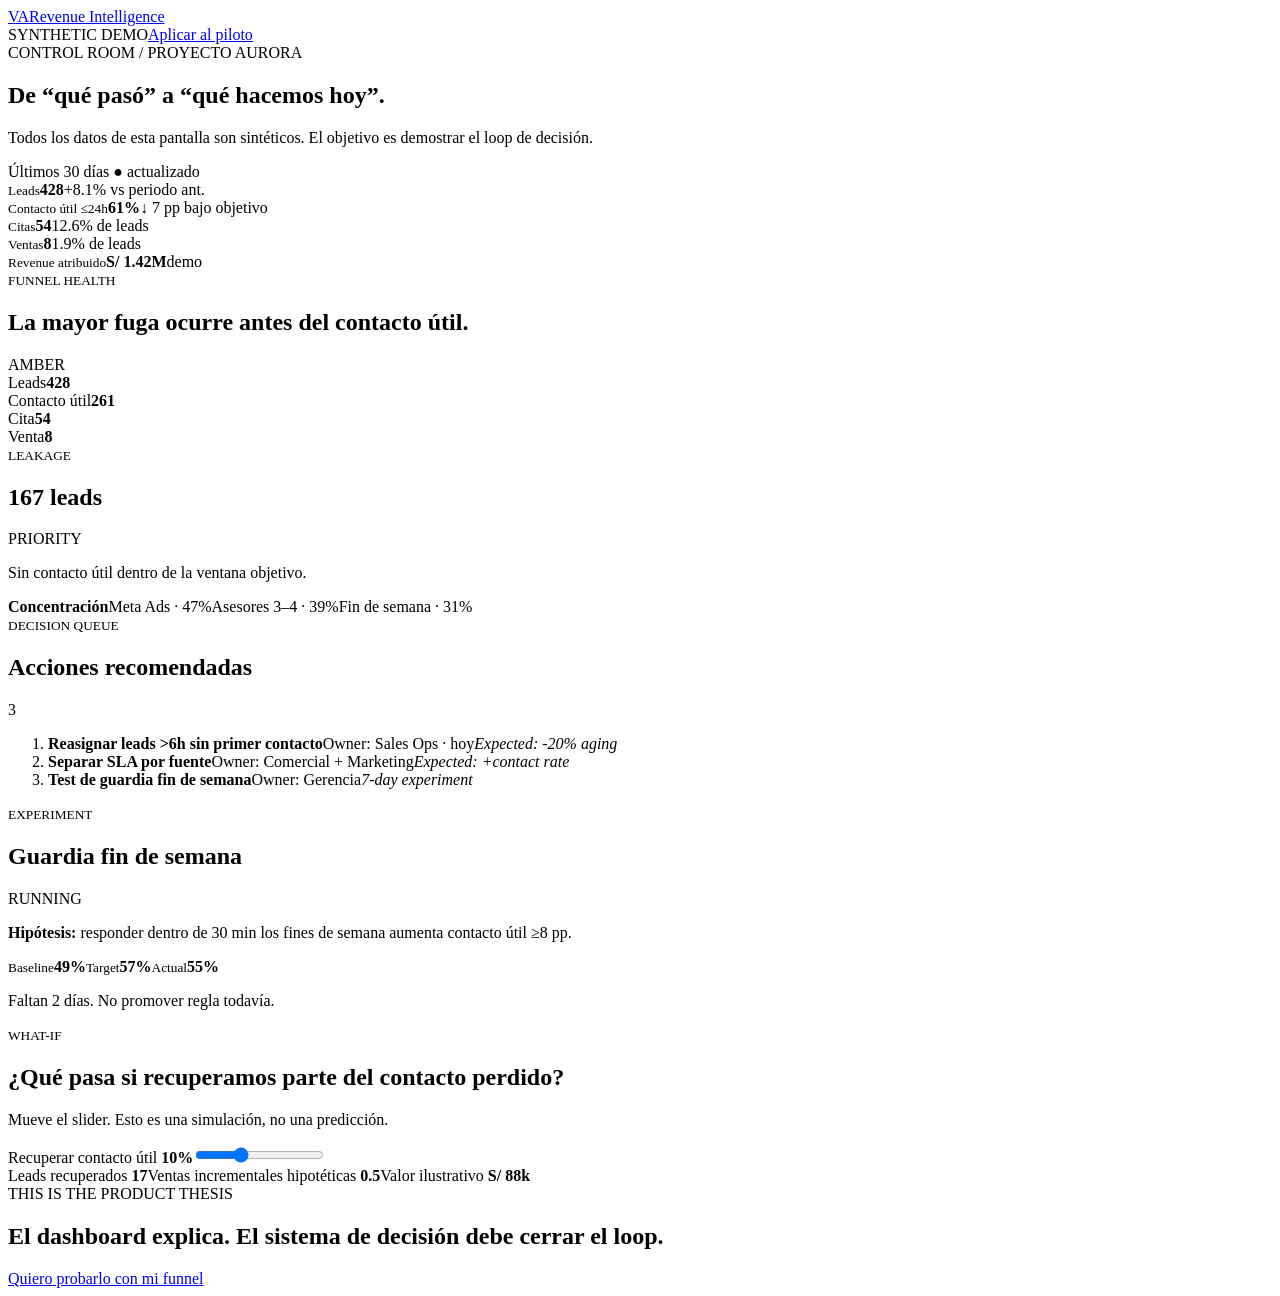
==== app/demo.html @ 7f0206e8 "feat: add interactive control-room demo" ====
<!doctype html>
<html lang="es">
<head>
  <meta charset="utf-8" /><meta name="viewport" content="width=device-width,initial-scale=1" />
  <title>Revenue Intelligence Control Room — Demo</title>
  <link rel="stylesheet" href="assets/styles.css" />
</head>
<body class="demo-body" data-page="demo">
  <header class="nav-shell"><nav class="nav wrap"><a class="brand" href="index.html"><span class="brand-mark">VA</span><span>Revenue Intelligence</span></a><div class="nav-links"><span class="demo-pill">SYNTHETIC DEMO</span><a class="button small" href="index.html#diagnostic">Aplicar al piloto</a></div></nav></header>
  <main class="control-room wrap">
    <section class="room-head"><div><div class="eyebrow">CONTROL ROOM / PROYECTO AURORA</div><h1>De “qué pasó” a “qué hacemos hoy”.</h1><p>Todos los datos de esta pantalla son sintéticos. El objetivo es demostrar el loop de decisión.</p></div><div class="period">Últimos 30 días <span>● actualizado</span></div></section>

    <section class="kpi-grid">
      <article class="kpi"><small>Leads</small><strong id="demo-leads">428</strong><span>+8.1% vs periodo ant.</span></article>
      <article class="kpi warn"><small>Contacto útil ≤24h</small><strong>61%</strong><span>↓ 7 pp bajo objetivo</span></article>
      <article class="kpi"><small>Citas</small><strong>54</strong><span>12.6% de leads</span></article>
      <article class="kpi"><small>Ventas</small><strong>8</strong><span>1.9% de leads</span></article>
      <article class="kpi"><small>Revenue atribuido</small><strong>S/ 1.42M</strong><span>demo</span></article>
    </section>

    <section class="room-grid">
      <article class="panel span2"><div class="panel-head"><div><small>FUNNEL HEALTH</small><h2>La mayor fuga ocurre antes del contacto útil.</h2></div><span class="status amber">AMBER</span></div>
        <div class="funnel-bars">
          <div><span>Leads</span><i style="--w:100%"></i><b>428</b></div>
          <div><span>Contacto útil</span><i style="--w:61%"></i><b>261</b></div>
          <div><span>Cita</span><i style="--w:12.6%"></i><b>54</b></div>
          <div><span>Venta</span><i style="--w:1.9%"></i><b>8</b></div>
        </div>
      </article>
      <article class="panel"><div class="panel-head"><div><small>LEAKAGE</small><h2>167 leads</h2></div><span class="status red">PRIORITY</span></div><p>Sin contacto útil dentro de la ventana objetivo.</p><div class="micro"><b>Concentración</b><span>Meta Ads · 47%</span><span>Asesores 3–4 · 39%</span><span>Fin de semana · 31%</span></div></article>
    </section>

    <section class="room-grid">
      <article class="panel"><div class="panel-head"><div><small>DECISION QUEUE</small><h2>Acciones recomendadas</h2></div><span class="status green">3</span></div>
        <ol class="decision-list"><li><b>Reasignar leads >6h sin primer contacto</b><span>Owner: Sales Ops · hoy</span><em>Expected: -20% aging</em></li><li><b>Separar SLA por fuente</b><span>Owner: Comercial + Marketing</span><em>Expected: +contact rate</em></li><li><b>Test de guardia fin de semana</b><span>Owner: Gerencia</span><em>7-day experiment</em></li></ol>
      </article>
      <article class="panel"><div class="panel-head"><div><small>EXPERIMENT</small><h2>Guardia fin de semana</h2></div><span class="status amber">RUNNING</span></div><p><b>Hipótesis:</b> responder dentro de 30 min los fines de semana aumenta contacto útil ≥8 pp.</p><div class="experiment-metrics"><span><small>Baseline</small><b>49%</b></span><span><small>Target</small><b>57%</b></span><span><small>Actual</small><b>55%</b></span></div><p class="fineprint">Faltan 2 días. No promover regla todavía.</p></article>
    </section>

    <section class="panel simulator"><div><small>WHAT-IF</small><h2>¿Qué pasa si recuperamos parte del contacto perdido?</h2><p>Mueve el slider. Esto es una simulación, no una predicción.</p></div><div><label>Recuperar contacto útil <b id="sim-lift-label">10%</b><input id="sim-lift" type="range" min="0" max="30" value="10" /></label><div class="sim-output"><span>Leads recuperados <b id="sim-leads">17</b></span><span>Ventas incrementales hipotéticas <b id="sim-sales">0.5</b></span><span>Valor ilustrativo <b id="sim-value">S/ 88k</b></span></div></div></section>

    <section class="demo-cta"><div><div class="eyebrow">THIS IS THE PRODUCT THESIS</div><h2>El dashboard explica. El sistema de decisión debe cerrar el loop.</h2></div><a class="button" href="index.html#diagnostic">Quiero probarlo con mi funnel</a></section>
  </main>
  <script src="config.js"></script><script src="assets/app.js"></script>
</body></html>
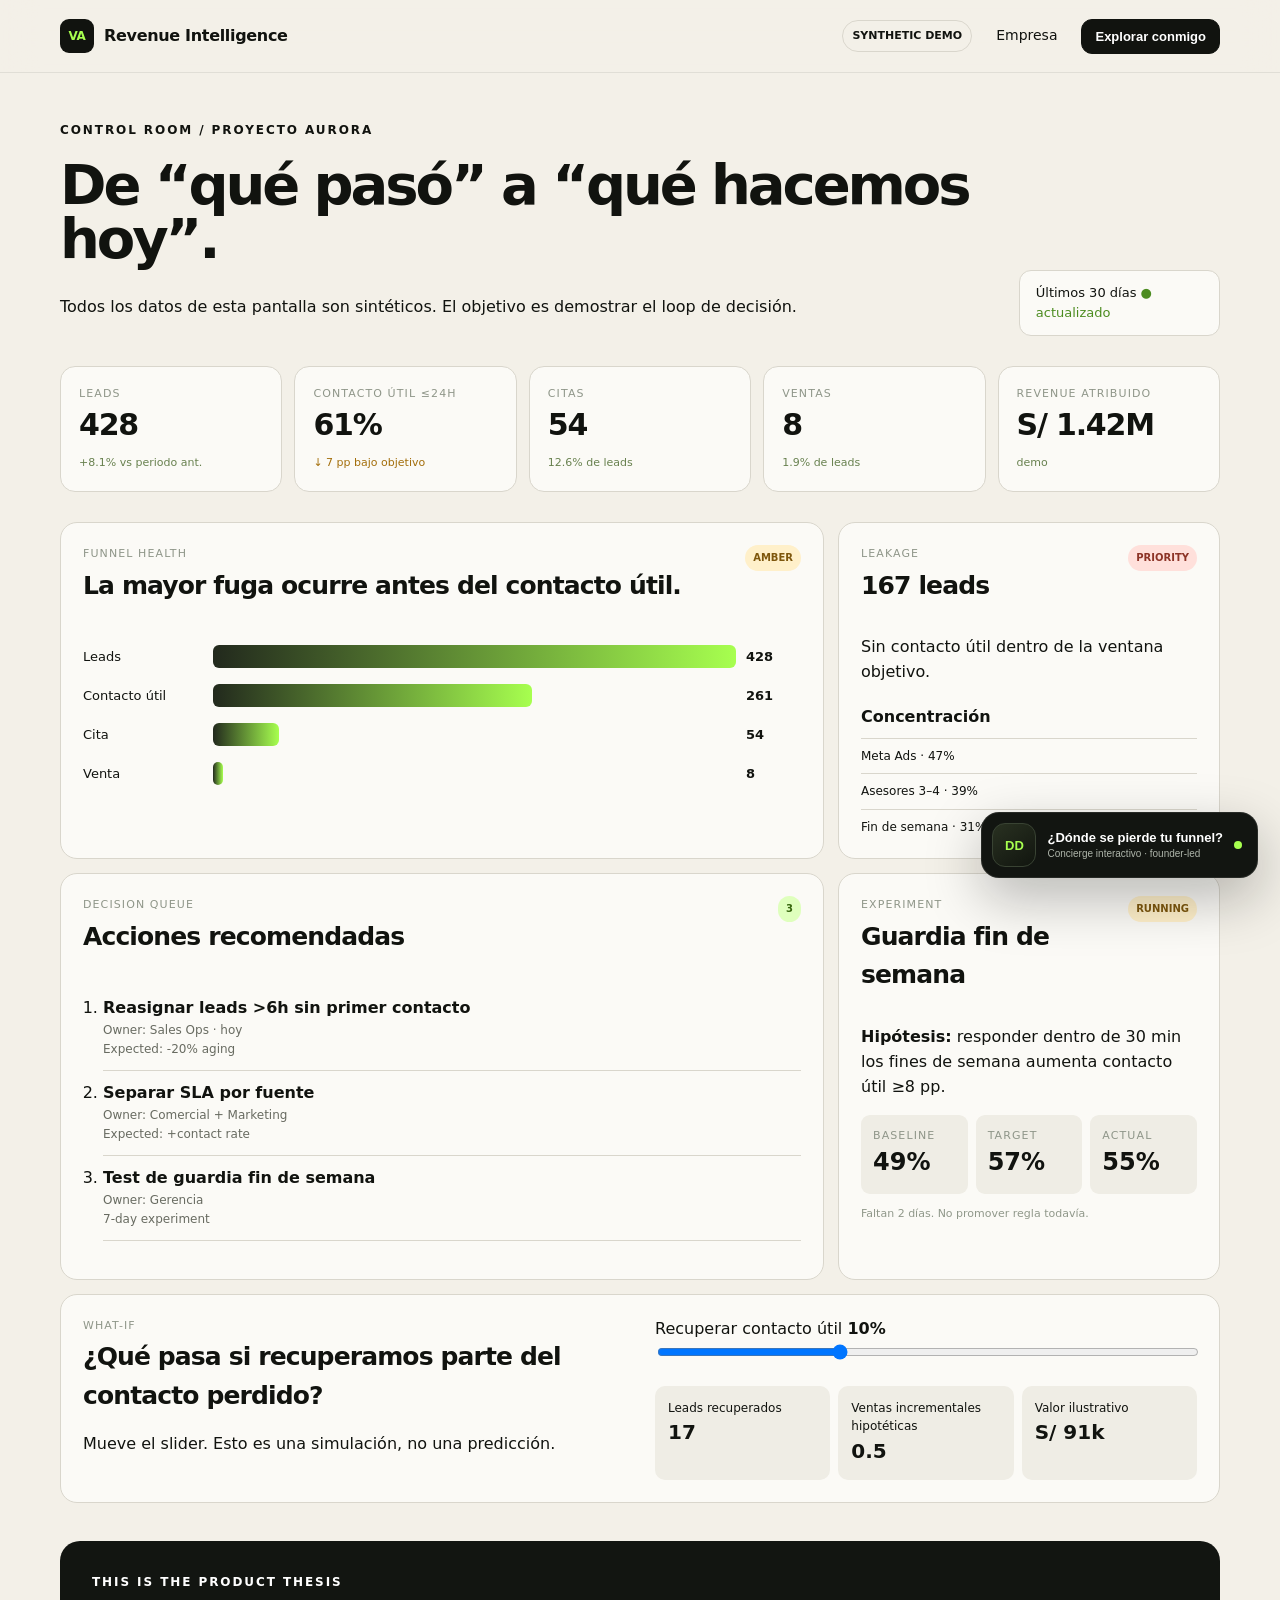
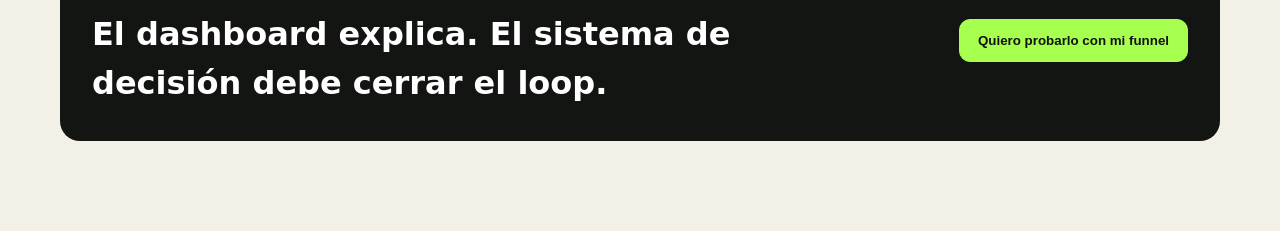
==== commit a2afb5df: "product: connect demo to company and concierge" ====
--- a/app/demo.html
+++ b/app/demo.html
@@ -6,7 +6,7 @@
   <link rel="stylesheet" href="assets/styles.css" />
 </head>
 <body class="demo-body" data-page="demo">
-  <header class="nav-shell"><nav class="nav wrap"><a class="brand" href="index.html"><span class="brand-mark">VA</span><span>Revenue Intelligence</span></a><div class="nav-links"><span class="demo-pill">SYNTHETIC DEMO</span><a class="button small" href="index.html#diagnostic">Aplicar al piloto</a></div></nav></header>
+  <header class="nav-shell"><nav class="nav wrap"><a class="brand" href="index.html"><span class="brand-mark">VA</span><span>Revenue Intelligence</span></a><div class="nav-links"><span class="demo-pill">SYNTHETIC DEMO</span><a href="company.html">Empresa</a><button class="button small js-concierge-open" type="button">Explorar conmigo</button></div></nav></header>
   <main class="control-room wrap">
     <section class="room-head"><div><div class="eyebrow">CONTROL ROOM / PROYECTO AURORA</div><h1>De “qué pasó” a “qué hacemos hoy”.</h1><p>Todos los datos de esta pantalla son sintéticos. El objetivo es demostrar el loop de decisión.</p></div><div class="period">Últimos 30 días <span>● actualizado</span></div></section>
 
@@ -39,7 +39,7 @@
 
     <section class="panel simulator"><div><small>WHAT-IF</small><h2>¿Qué pasa si recuperamos parte del contacto perdido?</h2><p>Mueve el slider. Esto es una simulación, no una predicción.</p></div><div><label>Recuperar contacto útil <b id="sim-lift-label">10%</b><input id="sim-lift" type="range" min="0" max="30" value="10" /></label><div class="sim-output"><span>Leads recuperados <b id="sim-leads">17</b></span><span>Ventas incrementales hipotéticas <b id="sim-sales">0.5</b></span><span>Valor ilustrativo <b id="sim-value">S/ 88k</b></span></div></div></section>
 
-    <section class="demo-cta"><div><div class="eyebrow">THIS IS THE PRODUCT THESIS</div><h2>El dashboard explica. El sistema de decisión debe cerrar el loop.</h2></div><a class="button" href="index.html#diagnostic">Quiero probarlo con mi funnel</a></section>
+    <section class="demo-cta"><div><div class="eyebrow">THIS IS THE PRODUCT THESIS</div><h2>El dashboard explica. El sistema de decisión debe cerrar el loop.</h2></div><button class="button js-concierge-open" type="button">Quiero probarlo con mi funnel</button></section>
   </main>
   <script src="config.js"></script><script src="assets/app.js"></script>
 </body></html>
--- a/app/assets/styles.css
+++ b/app/assets/styles.css
@@ -0,0 +1,8 @@
+:root{--bg:#f3f0e8;--ink:#11130f;--muted:#686b61;--card:#fbfaf6;--line:#d9d6cc;--accent:#a7ff4f;--dark:#121511;--dark2:#1b2019;--amber:#f2c15d;--red:#ff7a68;--green:#a7ff4f;--shadow:0 18px 55px rgba(20,22,17,.09);font-family:Inter,ui-sans-serif,system-ui,-apple-system,BlinkMacSystemFont,"Segoe UI",sans-serif}*{box-sizing:border-box}html{scroll-behavior:smooth}body{margin:0;background:var(--bg);color:var(--ink);line-height:1.55}a{color:inherit;text-decoration:none}.wrap{width:min(1160px,calc(100% - 40px));margin:auto}.nav-shell{position:sticky;top:0;z-index:20;background:rgba(243,240,232,.88);backdrop-filter:blur(18px);border-bottom:1px solid rgba(17,19,15,.08)}.nav{height:72px;display:flex;align-items:center;justify-content:space-between}.brand{display:flex;gap:10px;align-items:center;font-weight:780;letter-spacing:-.02em}.brand-mark{display:grid;place-items:center;width:34px;height:34px;border-radius:9px;background:var(--ink);color:var(--accent);font-size:12px}.nav-links{display:flex;gap:24px;align-items:center;font-size:14px}.button{display:inline-flex;align-items:center;justify-content:center;border:1px solid var(--ink);background:var(--ink);color:#fff;border-radius:11px;padding:13px 18px;font-weight:760;cursor:pointer;transition:.2s transform,.2s box-shadow}.button:hover{transform:translateY(-1px);box-shadow:0 9px 25px rgba(20,20,16,.16)}.button.small{padding:9px 13px;font-size:13px}.button.ghost{background:transparent;color:var(--ink)}.hero{padding:86px 0 76px}.section-grid{display:grid;grid-template-columns:1.08fr .92fr;gap:64px;align-items:center}.eyebrow{font-size:12px;font-weight:850;letter-spacing:.16em;margin-bottom:18px}.hero h1,.room-head h1{font-size:clamp(44px,6vw,78px);line-height:.98;letter-spacing:-.055em;margin:0 0 28px}.accent{box-shadow:inset 0 -.34em 0 var(--accent)}.hero-copy{font-size:20px;color:#4f5349;max-width:730px}.hero-actions{display:flex;gap:12px;margin:30px 0}.trust-row{display:flex;flex-wrap:wrap;gap:18px;font-size:13px;color:var(--muted)}.signal-card{background:var(--dark);color:#fff;padding:24px;border-radius:20px;box-shadow:var(--shadow);transform:rotate(1deg)}.signal-head,.panel-head,.section-heading{display:flex;justify-content:space-between;gap:20px;align-items:flex-start}.signal-head{font-size:12px;color:#cbd1c5}.live-dot{color:var(--accent)}.metric-row{display:grid;grid-template-columns:1fr 1fr;gap:10px;margin:24px 0}.metric-row>div{background:var(--dark2);padding:18px;border-radius:13px}.metric-row small,.kpi small,.panel small{display:block;color:#8f9689;font-size:11px;text-transform:uppercase;letter-spacing:.1em}.metric-row strong{font-size:35px}.leakage,.action-card{border-top:1px solid #33392f;padding:18px 0}.leakage>div{display:flex;justify-content:space-between}.leakage strong{color:var(--red)}.action-card{background:#20271c;padding:17px;border-radius:13px;border:1px solid #343d2d}.action-card span{color:var(--accent);font-size:11px;font-weight:800}.action-card b{font-size:12px;color:#cbd1c5}.fineprint{font-size:11px;color:#90988a}.section{padding:92px 0}.dark-band{background:var(--dark);color:#f8f7f2}.section h2{font-size:clamp(34px,4vw,56px);line-height:1.05;letter-spacing:-.045em;margin:10px 0 34px}.cards{display:grid;gap:18px}.cards.three{grid-template-columns:repeat(3,1fr)}.card{background:var(--card);color:var(--ink);border:1px solid var(--line);border-radius:17px;padding:24px;box-shadow:0 3px 0 rgba(17,19,15,.03)}.dark-band .card{background:#1a1e18;border-color:#30362c;color:#f7f6f0}.card .num{color:var(--accent);font-weight:900;font-size:12px}.card h3{font-size:25px;margin:30px 0 10px;letter-spacing:-.03em}.card p{color:#aeb4a9}.text-link{font-weight:750;border-bottom:1px solid}.process{display:grid;grid-template-columns:1fr auto 1fr auto 1fr auto 1fr;border:1px solid var(--line);border-radius:18px;background:var(--card);padding:25px;align-items:center}.process div:not(.arrow){display:flex;flex-direction:column;gap:7px}.process span{font-size:13px;color:var(--muted)}.arrow{color:#999}.roi-section{background:#dedad0}.calculator{display:grid;gap:14px}.calculator label,.lead-form label{display:flex;flex-direction:column;gap:7px;font-size:13px;font-weight:700}.calculator input,.lead-form input,.lead-form select,.lead-form textarea{width:100%;border:1px solid var(--line);background:#fff;border-radius:9px;padding:11px 12px;font:inherit}.roi-output{border-top:1px solid var(--line);padding-top:17px;display:grid}.roi-output strong{font-size:36px;letter-spacing:-.04em}.roi-output span{color:var(--muted)}.pricing-card{display:grid;grid-template-columns:1.4fr .6fr;gap:22px;background:var(--card);border:1px solid var(--line);border-radius:20px;padding:30px;box-shadow:var(--shadow)}.pricing-card h2{margin:0 0 10px}.pricing-card .price{display:flex;flex-direction:column;align-items:flex-end}.price strong{font-size:42px}.pricing-card ul{display:grid;grid-template-columns:1fr 1fr;gap:10px 30px;margin:0;padding:20px}.pricing-card>.button{justify-self:end;align-self:end}.mini-proof{display:flex;flex-direction:column;gap:10px;color:#bac0b4}.lead-form{background:#f9f7f1;color:var(--ink);padding:23px;border-radius:18px}.form-grid{display:grid;grid-template-columns:1fr 1fr;gap:14px}.form-grid .wide{grid-column:1/-1}.lead-form .consent{flex-direction:row;align-items:center;margin:15px 0}.lead-form .consent input{width:auto}.hp{position:absolute!important;left:-10000px!important}.form-status{min-height:20px;font-size:13px}.footer{display:flex;justify-content:space-between;padding:28px 0;color:var(--muted);font-size:13px}.demo-pill{font-size:11px;font-weight:850;border:1px solid var(--line);border-radius:999px;padding:6px 9px}.control-room{padding:48px 0 90px}.room-head{display:flex;justify-content:space-between;gap:30px;align-items:flex-end}.room-head h1{font-size:56px}.period{font-size:13px;padding:12px 16px;background:var(--card);border:1px solid var(--line);border-radius:12px}.period span{color:#4c8c20}.kpi-grid{display:grid;grid-template-columns:repeat(5,1fr);gap:12px;margin:30px 0}.kpi{background:var(--card);border:1px solid var(--line);border-radius:15px;padding:18px}.kpi strong{display:block;font-size:30px;letter-spacing:-.04em}.kpi span{font-size:11px;color:#68814f}.kpi.warn span{color:#a36e0b}.room-grid{display:grid;grid-template-columns:2fr 1fr;gap:14px;margin-bottom:14px}.panel{background:var(--card);border:1px solid var(--line);border-radius:17px;padding:22px}.panel.span2{min-height:310px}.panel h2{margin:4px 0 14px;font-size:25px;letter-spacing:-.035em}.status{font-size:10px;padding:5px 8px;border-radius:999px;font-weight:900}.status.amber{background:#fff0ca;color:#7e570d}.status.red{background:#ffe0db;color:#8d3427}.status.green{background:#dfffbd;color:#37670e}.funnel-bars{display:grid;gap:16px;margin-top:26px}.funnel-bars>div{display:grid;grid-template-columns:120px 1fr 55px;gap:10px;align-items:center;font-size:13px}.funnel-bars i{height:23px;width:var(--w);max-width:100%;background:linear-gradient(90deg,#22291d,var(--accent));border-radius:6px}.micro{display:grid;gap:8px;margin-top:20px}.micro span{display:flex;justify-content:space-between;border-top:1px solid var(--line);padding-top:8px;font-size:12px}.decision-list{padding-left:20px}.decision-list li{padding:10px 0 12px;border-bottom:1px solid var(--line)}.decision-list b,.decision-list span,.decision-list em{display:block}.decision-list span,.decision-list em{font-size:12px;color:var(--muted);font-style:normal}.experiment-metrics{display:grid;grid-template-columns:repeat(3,1fr);gap:8px}.experiment-metrics span{background:#efede5;padding:12px;border-radius:9px}.experiment-metrics b{font-size:24px}.simulator{display:grid;grid-template-columns:1fr 1fr;gap:30px;margin-top:14px}.simulator input{width:100%}.sim-output{display:grid;grid-template-columns:repeat(3,1fr);gap:8px;margin-top:18px}.sim-output span{background:#efede5;border-radius:10px;padding:13px;font-size:12px}.sim-output b{display:block;font-size:20px}.demo-cta{margin-top:38px;background:var(--dark);color:#fff;border-radius:20px;padding:32px;display:flex;justify-content:space-between;align-items:center;gap:20px}.demo-cta h2{font-size:32px;max-width:700px;margin:0}.demo-cta .button{background:var(--accent);color:var(--ink);border-color:var(--accent)}@media(max-width:850px){.nav-links a:not(.button){display:none}.section-grid,.pricing-card,.simulator{grid-template-columns:1fr}.cards.three,.kpi-grid{grid-template-columns:1fr 1fr}.process{grid-template-columns:1fr}.process .arrow{transform:rotate(90deg);justify-self:center}.room-grid{grid-template-columns:1fr}.room-head{display:block}.pricing-card .price{align-items:flex-start}.pricing-card>.button{justify-self:stretch}.form-grid{grid-template-columns:1fr}.form-grid .wide{grid-column:auto}.sim-output{grid-template-columns:1fr}.footer{flex-direction:column;gap:7px}}@media(max-width:520px){.wrap{width:min(100% - 24px,1160px)}.hero{padding-top:55px}.hero-actions{flex-direction:column}.cards.three,.kpi-grid{grid-template-columns:1fr}.room-head h1{font-size:44px}.pricing-card ul{grid-template-columns:1fr}.nav{height:62px}}
+/* Company + conversational acquisition layer */
+.company-hero{padding:100px 0 82px}.company-hero h1{font-size:clamp(46px,6vw,80px);line-height:.98;letter-spacing:-.055em;margin:0 0 28px;max-width:1050px}.belief-grid{display:grid;grid-template-columns:1fr 1fr;gap:22px}.belief-card{border-top:1px solid #34392f;padding-top:18px}.belief-card>span{color:var(--accent);font-size:11px;font-weight:850;letter-spacing:.12em}.belief-card h2{font-size:clamp(30px,3.5vw,48px);margin:14px 0 18px}.belief-card p{color:#b5bbb0;max-width:580px}.brand-values .card p{color:var(--muted)}.dark-band .brand-values .card p{color:#aeb4a9}.company-model{background:#dedad0}.company-loop{display:grid;grid-template-columns:repeat(5,1fr);gap:10px}.company-loop>div{background:var(--card);border:1px solid var(--line);border-radius:14px;padding:18px;display:flex;flex-direction:column;gap:8px}.company-loop b{font-size:18px}.company-loop span{font-size:12px;color:var(--muted)}.trust-grid{display:grid;grid-template-columns:repeat(4,1fr);gap:14px}.trust-card{border:1px solid var(--line);background:var(--card);border-radius:16px;padding:22px}.trust-card b{font-size:20px}.trust-card p{color:var(--muted);font-size:14px}.founder-grid{display:grid;grid-template-columns:180px 1fr;gap:34px;align-items:center}.founder-avatar{width:160px;height:160px;border-radius:32px;display:grid;place-items:center;border:1px solid #34392f;background:linear-gradient(145deg,#1f251c,#10120f);box-shadow:var(--shadow)}.founder-avatar span{font-size:38px;font-weight:900;letter-spacing:-.05em;color:var(--accent)}.avatar-placeholder{user-select:none}.discovery-grid{display:grid;grid-template-columns:repeat(3,1fr);gap:14px}.discovery-card{background:var(--card);border:1px solid var(--line);border-radius:16px;padding:22px;display:flex;flex-direction:column;gap:8px;transition:.2s transform,.2s box-shadow}.discovery-card:hover{transform:translateY(-2px);box-shadow:var(--shadow)}.discovery-card span{font-size:10px;letter-spacing:.13em;font-weight:850;color:#6d735f}.discovery-card b{font-size:22px;letter-spacing:-.03em}.discovery-card p{margin:0;color:var(--muted)}.discovery-card em{font-style:normal;font-weight:800;margin-top:10px}.founder-hook{margin-top:18px;border:1px solid var(--line);background:var(--dark);color:#fff;border-radius:18px;padding:18px;display:grid;grid-template-columns:72px 1fr auto;gap:18px;align-items:center}.founder-hook .founder-avatar{width:64px;height:64px;border-radius:16px}.founder-hook .founder-avatar span{font-size:18px}.founder-hook small{color:var(--accent);font-weight:850;letter-spacing:.12em}.founder-hook b{display:block;font-size:20px}.founder-hook p{margin:4px 0 0;color:#afb5aa;font-size:13px}.founder-hook .button{background:var(--accent);color:var(--ink);border-color:var(--accent)}
+
+.concierge{position:fixed;right:22px;bottom:22px;z-index:60;opacity:0;transform:translateY(8px);transition:.25s opacity,.25s transform}.concierge.ready{opacity:1;transform:none}.concierge-launch{border:1px solid rgba(255,255,255,.09);background:var(--dark);color:#fff;border-radius:18px;padding:10px 13px 10px 10px;display:grid;grid-template-columns:44px auto 10px;gap:11px;align-items:center;box-shadow:0 20px 55px rgba(10,12,9,.28);cursor:pointer;max-width:330px;text-align:left}.concierge-avatar{width:44px;height:44px;border-radius:13px;display:grid;place-items:center;background:linear-gradient(145deg,#293121,#11150f);color:var(--accent);font-weight:900;font-size:13px;border:1px solid #394333}.concierge-launch-copy{display:flex;flex-direction:column;line-height:1.2}.concierge-launch-copy b{font-size:13px}.concierge-launch-copy small{font-size:10px;color:#aeb5aa;margin-top:3px}.concierge-pulse{width:8px;height:8px;background:var(--accent);border-radius:50%;box-shadow:0 0 0 0 rgba(167,255,79,.45);animation:va-pulse 2s infinite}@keyframes va-pulse{70%{box-shadow:0 0 0 8px rgba(167,255,79,0)}100%{box-shadow:0 0 0 0 rgba(167,255,79,0)}}.concierge-panel{position:absolute;right:0;bottom:68px;width:min(390px,calc(100vw - 28px));max-height:min(650px,calc(100vh - 110px));background:#f7f5ef;color:var(--ink);border:1px solid var(--line);border-radius:20px;box-shadow:0 28px 90px rgba(14,17,12,.3);overflow:hidden}.concierge-head{background:var(--dark);color:#fff;display:flex;align-items:center;justify-content:space-between;padding:14px}.concierge-identity{display:flex;align-items:center;gap:10px}.concierge-identity>span:last-child{display:flex;flex-direction:column}.concierge-identity b{font-size:13px}.concierge-identity small{font-size:9px;color:#aeb5aa;max-width:230px}.concierge-close{background:transparent;border:0;color:#fff;font-size:25px;line-height:1;cursor:pointer;padding:4px 7px}.concierge-messages{padding:16px;display:flex;flex-direction:column;gap:10px;overflow:auto;max-height:330px}.concierge-message{max-width:88%;border-radius:14px;padding:10px 12px;font-size:13px;line-height:1.4}.concierge-message.bot{background:#e9e6dc;align-self:flex-start;border-bottom-left-radius:5px}.concierge-message.user{background:var(--dark);color:#fff;align-self:flex-end;border-bottom-right-radius:5px}.concierge-actions{border-top:1px solid var(--line);padding:12px;display:flex;flex-wrap:wrap;gap:8px;background:#fbfaf6}.concierge-chip{background:#fff;border:1px solid var(--line);border-radius:999px;padding:9px 11px;font-size:12px;font-weight:720;cursor:pointer}.concierge-chip:hover{border-color:#aeb3a4}.concierge-chip.primary{background:var(--ink);color:#fff;border-color:var(--ink)}.concierge-lead{display:grid;grid-template-columns:1fr 1fr;gap:9px;width:100%}.concierge-lead label{display:flex;flex-direction:column;gap:4px;font-size:10px;font-weight:800}.concierge-lead label:nth-child(3),.concierge-lead .concierge-consent,.concierge-lead .concierge-status,.concierge-lead .concierge-text-button{grid-column:1/-1}.concierge-lead input:not([type=checkbox]){width:100%;border:1px solid var(--line);border-radius:8px;padding:9px;font:inherit;background:#fff}.concierge-consent{flex-direction:row!important;align-items:flex-start;font-weight:600!important;line-height:1.3}.concierge-consent input{margin-top:2px}.concierge-text-button{background:transparent;border:0;padding:4px 0;text-align:left;font:inherit;font-size:11px;font-weight:800;cursor:pointer;text-decoration:underline}.concierge-status{margin:0;font-size:11px;color:var(--muted);min-height:15px}.concierge-success{grid-column:1/-1}.concierge-success b{font-size:15px}.concierge-success p{font-size:12px;color:var(--muted)}.concierge-success a{display:block;margin-top:8px}
+
+@media(max-width:850px){.belief-grid,.trust-grid{grid-template-columns:1fr 1fr}.company-loop{grid-template-columns:1fr 1fr}.discovery-grid{grid-template-columns:1fr}.founder-grid{grid-template-columns:120px 1fr}.founder-avatar{width:110px;height:110px}.founder-hook{grid-template-columns:56px 1fr}.founder-hook .button{grid-column:1/-1}.concierge{right:12px;bottom:12px}}
+@media(max-width:520px){.belief-grid,.trust-grid,.company-loop{grid-template-columns:1fr}.founder-grid{grid-template-columns:1fr}.company-hero{padding-top:64px}.concierge-launch{max-width:290px}.concierge-panel{right:0;bottom:66px}.concierge-lead{grid-template-columns:1fr}.concierge-lead label:nth-child(3),.concierge-lead .concierge-consent,.concierge-lead .concierge-status,.concierge-lead .concierge-text-button{grid-column:auto}}
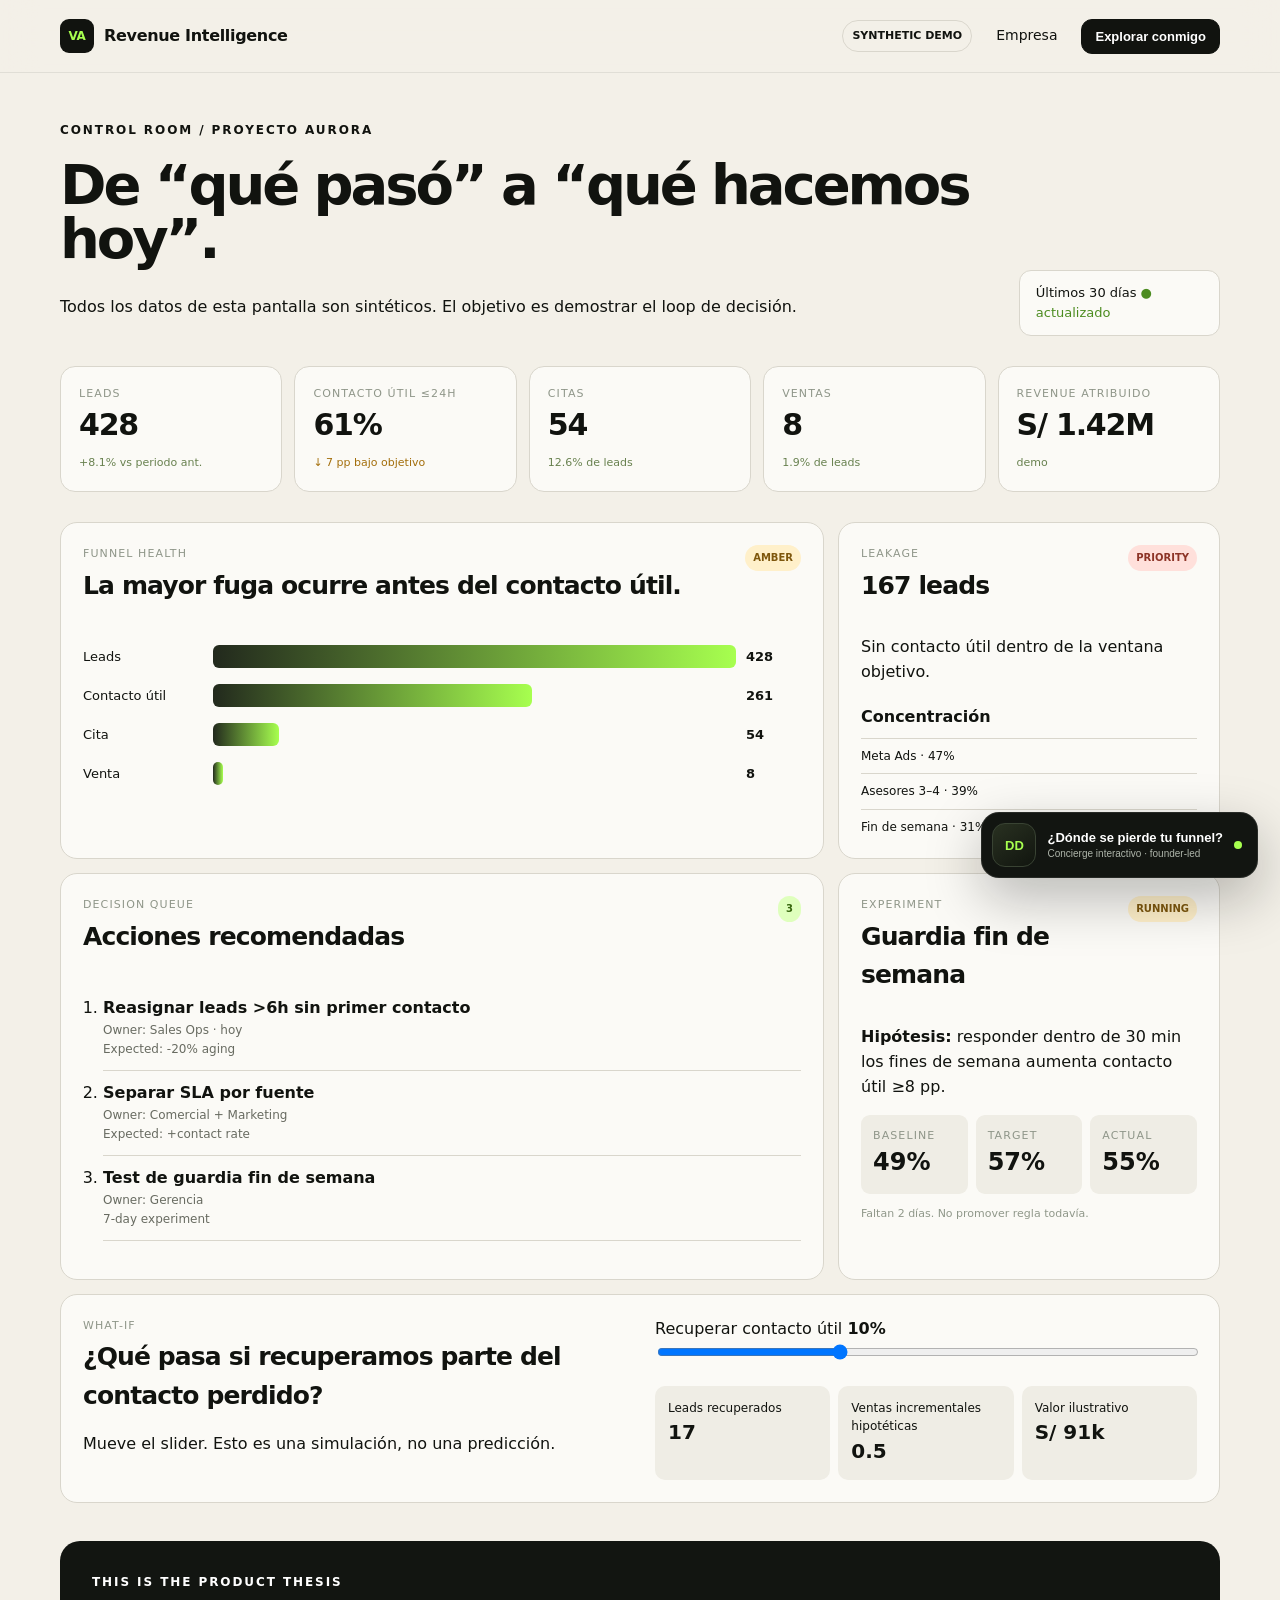
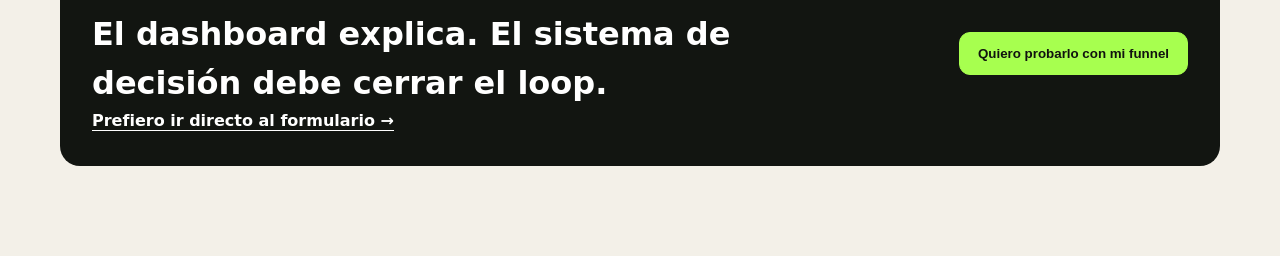
==== commit 1ae136e2: "fix: preserve direct demo-to-diagnostic path" ====
--- a/app/demo.html
+++ b/app/demo.html
@@ -39,7 +39,7 @@
 
     <section class="panel simulator"><div><small>WHAT-IF</small><h2>¿Qué pasa si recuperamos parte del contacto perdido?</h2><p>Mueve el slider. Esto es una simulación, no una predicción.</p></div><div><label>Recuperar contacto útil <b id="sim-lift-label">10%</b><input id="sim-lift" type="range" min="0" max="30" value="10" /></label><div class="sim-output"><span>Leads recuperados <b id="sim-leads">17</b></span><span>Ventas incrementales hipotéticas <b id="sim-sales">0.5</b></span><span>Valor ilustrativo <b id="sim-value">S/ 88k</b></span></div></div></section>
 
-    <section class="demo-cta"><div><div class="eyebrow">THIS IS THE PRODUCT THESIS</div><h2>El dashboard explica. El sistema de decisión debe cerrar el loop.</h2></div><button class="button js-concierge-open" type="button">Quiero probarlo con mi funnel</button></section>
+    <section class="demo-cta"><div><div class="eyebrow">THIS IS THE PRODUCT THESIS</div><h2>El dashboard explica. El sistema de decisión debe cerrar el loop.</h2><a class="text-link" href="index.html#diagnostic">Prefiero ir directo al formulario →</a></div><button class="button js-concierge-open" type="button">Quiero probarlo con mi funnel</button></section>
   </main>
   <script src="config.js"></script><script src="assets/app.js"></script>
 </body></html>
